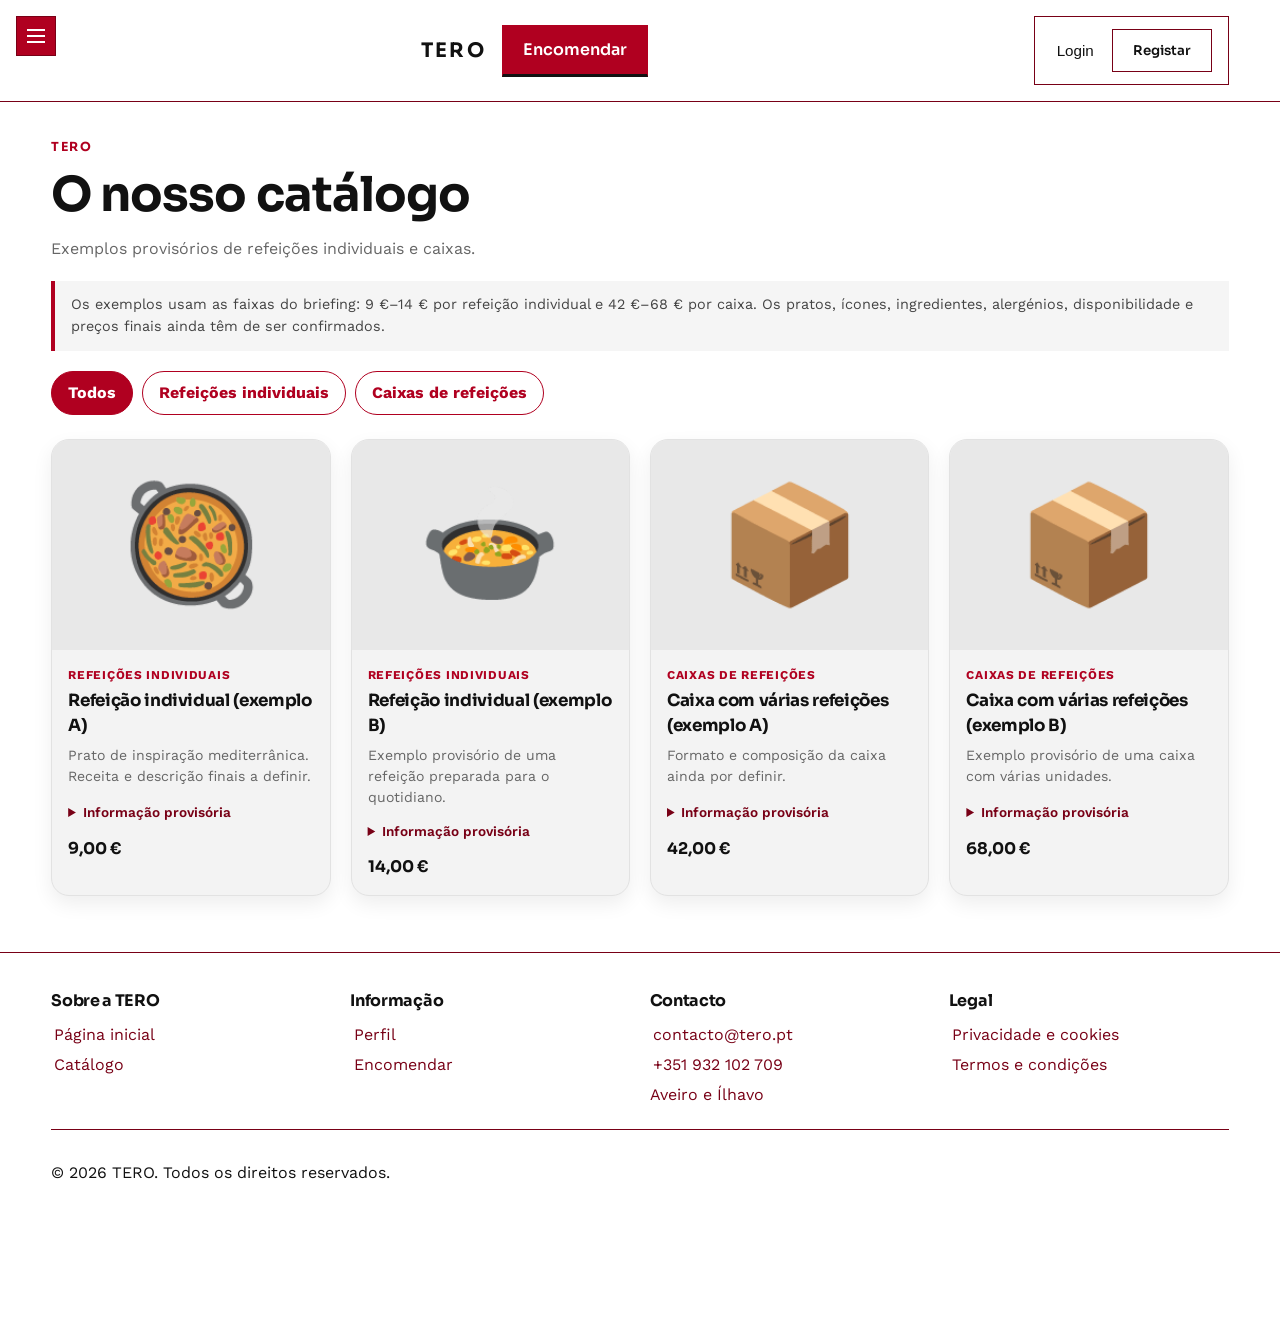
==== catalogo.html @ 5583f140 "TERO site" ====
<!DOCTYPE html>
<html lang="pt-PT">
<head>
  <meta charset="UTF-8" />
  <meta name="viewport" content="width=device-width, initial-scale=1.0" />
  <title>Catálogo | TERO</title>
  <meta name="description" content="Consulte exemplos provisórios de refeições preparadas e caixas TERO para entrega em Aveiro e Ílhavo." />
  <link rel="preconnect" href="https://fonts.googleapis.com" />
  <link rel="preconnect" href="https://fonts.gstatic.com" crossorigin />
  <link href="https://fonts.googleapis.com/css2?family=Sora:wght@400;500;600;700&family=Work+Sans:wght@400;500;600&display=swap" rel="stylesheet" />
  <link rel="stylesheet" href="css/styles.css" />
</head>
<body class="catalogue-page">
  <a class="skip-link" href="#catalogoConteudo">Saltar para o catálogo</a>

  <header class="site-header" id="topo">
    <div class="container header-grid">
      <button class="menu-toggle" id="menuToggle" aria-expanded="false" aria-controls="mobileMenu" aria-label="Abrir menu">
        <span></span>
        <span></span>
        <span></span>
      </button>

      <div class="header-center catalogue-brand">
        <a class="brand-link" href="index.html" aria-label="TERO - Página inicial">TERO</a>
        <a class="btn btn-primary" href="encomendar.html">Encomendar</a>
      </div>

      <div class="header-right" id="authControls" aria-live="polite">
        <button class="text-link" id="loginBtn" type="button">Login</button>
        <button class="btn btn-outline" id="registerBtn" type="button">Registar</button>
      </div>
    </div>

    <nav class="mobile-menu" id="mobileMenu" aria-label="Navegação móvel">
      <ul>
        <li><a href="perfil.html">Perfil</a></li>
        <li><a href="encomendar.html">Encomendar</a></li>
        <li><a class="active" href="catalogo.html" aria-current="page">Catálogo</a></li>
        <li><a href="#contactos">Contacte-nos</a></li>
      </ul>
    </nav>
  </header>

  <main id="catalogoConteudo" class="catalogue-main">
    <div class="container">
      <div class="catalogue-heading">
        <div>
          <p class="catalogue-kicker">TERO</p>
          <h1>O nosso catálogo</h1>
          <p class="catalogue-subtitle">Exemplos provisórios de refeições individuais e caixas.</p>
        </div>
      </div>
      <p class="provisional-note">Os exemplos usam as faixas do briefing: 9 €–14 € por refeição individual e 42 €–68 € por caixa. Os pratos, ícones, ingredientes, alergénios, disponibilidade e preços finais ainda têm de ser confirmados.</p>

      <nav class="category-navigation" id="categoryNavigation" aria-label="Categorias do catálogo">
        <button type="button" class="category-button active" data-category="Todos" aria-pressed="true">Todos</button>
        <button type="button" class="category-button" data-category="Refeições individuais" aria-pressed="false">Refeições individuais</button>
        <button type="button" class="category-button" data-category="Caixas de refeições" aria-pressed="false">Caixas de refeições</button>
      </nav>

      <section class="catalogue-grid" id="catalogueGrid" aria-live="polite" aria-label="Produtos disponíveis"></section>
    </div>
  </main>

  <footer class="site-footer catalogue-footer" id="contactos">
    <div class="container footer-grid">
      <section>
        <h3>Sobre a TERO</h3>
        <ul>
          <li><a href="index.html">Página inicial</a></li>
          <li><a href="catalogo.html">Catálogo</a></li>
        </ul>
      </section>
      <section>
        <h3>Informação</h3>
        <ul>
          <li><a href="perfil.html">Perfil</a></li>
          <li><a href="encomendar.html">Encomendar</a></li>
        </ul>
      </section>
      <section>
        <h3>Contacto</h3>
        <ul>
          <li><a href="mailto:contacto@tero.pt">contacto@tero.pt</a></li>
          <li><a href="tel:+351932102709">+351 932 102 709</a></li>
          <li>Aveiro e Ílhavo</li>
        </ul>
      </section>
      <section>
        <h3>Legal</h3>
        <ul>
          <li><a href="privacidade.html">Privacidade e cookies</a></li>
          <li><a href="termos.html">Termos e condições</a></li>
        </ul>
      </section>
    </div>
    <div class="container footer-bottom">
      <p>© <span id="year"></span> TERO. Todos os direitos reservados.</p>
    </div>
  </footer>

  <div class="modal" id="authModal" aria-hidden="true" role="dialog" aria-modal="true" aria-labelledby="authTitle">
    <div class="modal-backdrop" data-close="true"></div>
    <div class="modal-panel">
      <button class="modal-close" id="closeModal" aria-label="Fechar janela" type="button">×</button>
      <h2 id="authTitle">Entrar na TERO</h2>
      <p class="modal-note">Autenticação demonstrativa: não é criada uma conta real nem são enviados dados para um servidor.</p>
      <div class="auth-switch" role="tablist" aria-label="Escolha de autenticação">
        <button id="loginTab" type="button" class="tab-btn active" role="tab" aria-selected="true">Login</button>
        <button id="registerTab" type="button" class="tab-btn" role="tab" aria-selected="false">Registo</button>
      </div>
      <form id="loginForm" class="auth-form" autocomplete="on">
        <label for="loginEmail">Email</label>
        <input id="loginEmail" type="email" required autocomplete="email" />
        <label for="loginPassword">Palavra-passe</label>
        <input id="loginPassword" type="password" required autocomplete="current-password" />
        <button type="submit" class="btn btn-primary">Entrar</button>
      </form>
      <form id="registerForm" class="auth-form hidden" autocomplete="on">
        <label for="registerName">Nome</label>
        <input id="registerName" type="text" required autocomplete="name" />
        <label for="registerEmail">Email</label>
        <input id="registerEmail" type="email" required autocomplete="email" />
        <label for="registerPassword">Palavra-passe</label>
        <input id="registerPassword" type="password" required autocomplete="new-password" />
        <button type="submit" class="btn btn-primary">Criar conta</button>
      </form>
      <p id="authFeedback" class="form-feedback" role="status" aria-live="polite"></p>
    </div>
  </div>

  <div class="toast" id="toast" role="status" aria-live="polite"></div>

  <script src="js/script.js"></script>
  <script src="js/products.js"></script>
  <script src="js/catalogo.js"></script>
</body>
</html>
---- css/styles.css ----
:root {
  --bg: #ffffff;
  --surface: #b00020;
  --surface-strong: #780016;
  --text: #111111;
  --text-soft: #780016;
  --border: #780016;
  --shadow: none;
  --radius: 0;
  --radius-sm: 0;
  --container: 1200px;
}

.newsletter-consent {
  flex: 0 0 100%;
  display: flex;
  align-items: flex-start;
  gap: 0.55rem;
  color: #fff;
  font-size: 0.85rem;
  font-weight: 400;
}

.newsletter-consent input {
  flex: 0 0 18px;
  width: 18px;
  min-width: 18px;
  height: 18px;
  margin: 0.1rem 0 0;
  accent-color: #b00020;
}

.newsletter-privacy {
  flex: 0 0 100%;
}

.newsletter-card p a {
  text-decoration: underline;
}

.provisional-note {
  margin: 0 0 1.25rem;
  padding: 0.85rem 1rem;
  border-left: 4px solid #b00020;
  background: #f5f5f5;
  color: #444;
  font-size: 0.9rem;
}

.section-title {
  margin: 0 0 1rem;
  font-size: clamp(1.5rem, 3vw, 2rem);
}

.steps-grid {
  display: grid;
  grid-template-columns: repeat(3, minmax(0, 1fr));
  gap: 1rem;
}

.steps-grid h3 {
  margin: 0 0 0.5rem;
}

.steps-grid p {
  margin: 0;
}

.legal-main {
  padding: 2rem 0 4rem;
}

.legal-card {
  max-width: 850px;
  margin-inline: auto;
  padding: clamp(1rem, 3vw, 2rem);
  border: 1px solid var(--border);
  background: #fff;
}

.legal-card h1 {
  margin-top: 0;
}

.legal-card h2 {
  margin-top: 2rem;
  font-size: 1.2rem;
}

.legal-card section + section {
  margin-top: 1.5rem;
}

.legal-card p,
.legal-card li {
  line-height: 1.7;
}

.legal-notice {
  padding: 0.85rem 1rem;
  border-left: 4px solid #b00020;
  background: #f5f5f5;
}

.privacy-actions {
  margin-top: 1.5rem;
}

.privacy-actions .form-feedback {
  color: #9d1f1f;
}

.form-hint {
  margin: 0 0 0.8rem;
  color: #5d5d5d;
  font-size: 0.88rem;
}

.confirmation-card {
  max-width: 760px;
  margin-inline: auto;
}

.confirmation-card .checkout-actions {
  justify-content: flex-start;
}

* {
  box-sizing: border-box;
}

.dish-info {
  margin-top: 0.75rem;
  color: #444;
  font-size: 0.85rem;
}

.dish-info summary {
  color: #780016;
  font-weight: 600;
  cursor: pointer;
}

.dish-info dl {
  display: grid;
  gap: 0.4rem;
  margin: 0.65rem 0 0;
}

.dish-info dl div {
  display: grid;
  grid-template-columns: minmax(90px, 0.7fr) 1.3fr;
  gap: 0.4rem;
}

.dish-info dd {
  margin: 0;
}

html {
  scroll-behavior: smooth;
}

#contactos {
  scroll-margin-top: 5rem;
}

body {
  margin: 0;
  font-family: "Work Sans", "Segoe UI", sans-serif;
  color: var(--text);
  background: #ffffff;
  line-height: 1.5;
}

h1,
h2,
h3,
.logo-label,
.nav-title {
  font-family: "Sora", "Segoe UI", sans-serif;
  letter-spacing: -0.02em;
}

a {
  color: inherit;
  text-decoration: none;
}

img,
svg {
  max-width: 100%;
}

.container {
  width: min(var(--container), 92%);
  margin-inline: auto;
}

.section {
  padding: 2.5rem 0;
}

.skip-link {
  position: absolute;
  left: -9999px;
  top: 0;
  background: #000;
  color: #fff;
  padding: 0.75rem 1rem;
  z-index: 500;
}

.skip-link:focus {
  left: 1rem;
}

.site-header {
  position: sticky;
  top: 0;
  z-index: 200;
  background: rgba(255, 255, 255, 0.95);
  border-bottom: 1px solid var(--border);
  backdrop-filter: blur(8px);
}

.header-grid {
  display: grid;
  grid-template-columns: 1fr auto;
  align-items: center;
  gap: 1rem;
  padding: 1rem 0;
}

.left-nav {
  display: none;
}

.header-right {
  background: #ffffff;
  border: 1px solid var(--border);
  border-radius: var(--radius-sm);
  padding: 0.75rem 1rem;
  box-shadow: var(--shadow);
}

.footer-grid a:hover {
  background: #b00020;
  color: #ffffff;
}

.header-center {
  display: flex;
  justify-content: center;
}

.header-right {
  display: flex;
  align-items: center;
  gap: 0.75rem;
}

.menu-toggle {
  display: inline-flex;
  position: fixed;
  top: 1rem;
  left: 1rem;
  z-index: 300;
  width: 2.5rem;
  height: 2.5rem;
  border: 1px solid #780016;
  border-radius: 0;
  background: #b00020;
  align-items: center;
  justify-content: center;
  flex-direction: column;
  gap: 0.22rem;
  cursor: pointer;
}

.menu-toggle span {
  width: 18px;
  height: 2px;
  background: #ffffff;
  border-radius: 0;
}

.text-link {
  border: 0;
  background: transparent;
  color: var(--text);
  font-size: 0.95rem;
  cursor: pointer;
}

.btn {
  border: 1px solid transparent;
  border-radius: 0;
  padding: 0.75rem 1.25rem;
  font-weight: 600;
  font-family: "Sora", "Segoe UI", sans-serif;
  cursor: pointer;
  transition: background-color 0.2s ease, color 0.2s ease;
}

.btn:hover {
  transform: none;
}

.btn-primary {
  background: #b00020;
  color: #fff;
}

.btn-primary:hover {
  background: #780016;
}

.btn-outline {
  border-color: #780016;
  background: #fff;
  color: #111111;
}

.mobile-menu {
  display: none;
  position: fixed;
  top: 4.25rem;
  left: 1rem;
  z-index: 299;
  width: min(300px, 92%);
  padding: 0.75rem;
  background: #fff;
  border: 1px solid var(--border);
  border-radius: var(--radius-sm);
  box-shadow: var(--shadow);
}

.mobile-menu.open {
  display: block;
}

.mobile-menu ul {
  margin: 0;
  padding: 0;
  list-style: none;
  display: grid;
  gap: 0.35rem;
}

.mobile-menu a {
  display: block;
  padding: 0.65rem 0.75rem;
  border-radius: 0;
  font-weight: 500;
}

.mobile-menu a:hover {
  background: var(--surface);
}

.btn-large {
  margin-top: 0.5rem;
  font-size: 1rem;
  padding: 0.85rem 1.5rem;
}

.hero-grid {
  display: grid;
  grid-template-columns: 1.2fr 1fr;
  gap: 1.5rem;
  align-items: stretch;
}

.hero-media,
.hero-content,
.info-card,
.about-card,
.newsletter-card {
  margin: 0;
  background: var(--surface);
  border: 1px solid var(--border);
  border-radius: var(--radius);
  box-shadow: var(--shadow);
  color: #fff;
}

.media-placeholder {
  min-height: 360px;
  border-radius: inherit;
  display: grid;
  place-content: center;
  text-align: center;
  color: #ffffff;
  background:
    linear-gradient(145deg, #b00020, #780016),
    repeating-linear-gradient(
      45deg,
      rgba(255, 255, 255, 0.08),
      rgba(255, 255, 255, 0.08) 10px,
      rgba(120, 0, 22, 0.4) 10px,
      rgba(120, 0, 22, 0.4) 20px
    );
  padding: 1rem;
}

.hero-content {
  padding: 2rem;
  display: grid;
  align-content: center;
  gap: 0.9rem;
}

.logo-label {
  margin: 0;
  font-size: 0.95rem;
  letter-spacing: 0.18em;
  color: #fff;
}

.hero-content h1 {
  margin: 0;
  font-size: clamp(1.6rem, 3vw, 2.35rem);
}

.hero-content p {
  margin: 0;
  color: #fff;
}

.stats-grid {
  display: grid;
  grid-template-columns: repeat(3, minmax(0, 1fr));
  gap: 1rem;
}

.info-card {
  padding: 1.4rem;
}

.info-card h2 {
  margin: 0;
  font-size: 1.1rem;
}

.big-number {
  margin: 0.5rem 0 0;
  font-size: clamp(1.85rem, 4vw, 2.6rem);
  font-family: "Sora", "Segoe UI", sans-serif;
}

.location-row {
  margin: 0.7rem 0 0;
  display: inline-flex;
  align-items: center;
  gap: 0.5rem;
  font-weight: 500;
}

.location-row svg {
  width: 1.4rem;
  fill: #fff;
}

.about-card,
.newsletter-card {
  padding: 1.6rem;
}

.newsletter-card {
  padding: 0.75rem;
  box-shadow: none;
}

.newsletter.section {
  padding: 0.75rem 0;
}

.newsletter-card .form-feedback {
  display: block;
}

.about-card h2,
.newsletter-card h2 {
  margin-top: 0;
}

.about-card p,
.newsletter-card p {
  margin-bottom: 0;
  color: #fff;
}

.promo-text {
  margin-top: 0.8rem;
}

.contact-phone {
  margin-top: 0.8rem;
  font-weight: 600;
  color: #fff;
}

.auth-form input {
  flex: 1;
  min-width: 220px;
  border: 1px solid #780016;
  border-radius: 0;
  padding: 0.7rem 0.8rem;
  font: inherit;
}

.auth-form input:focus {
  outline: 2px solid #b00020;
  border-color: #780016;
}

.newsletter-consent {
  margin: 1rem 0 0;
  line-height: 1.5;
}

.newsletter-consent span {
  flex: 1 1 auto;
}

.newsletter-actions {
  display: flex;
  justify-content: center;
  margin-top: 1rem;
}

.newsletter-actions button:disabled {
  cursor: not-allowed;
  opacity: 0.65;
}

.newsletter-embed {
  max-width: 540px;
  margin: 1.25rem auto 0;
  background: #fff;
}

.newsletter-embed iframe {
  display: block;
  width: 100%;
  max-width: 540px;
  height: 305px;
  margin: 0 auto;
  border: 0;
}

.newsletter-embed[hidden] {
  display: none;
}

.newsletter-privacy {
  line-height: 1.5;
}

.newsletter-privacy a {
  color: #fff;
}

.form-feedback {
  margin-top: 0.75rem;
  min-height: 1.25rem;
  font-size: 0.92rem;
}

.site-footer {
  margin-top: 2rem;
  background: #ffffff;
  border-top: 1px solid var(--border);
}

.footer-grid {
  padding: 2.2rem 0 1.4rem;
  display: grid;
  grid-template-columns: repeat(4, minmax(0, 1fr));
  gap: 1.2rem;
}

.footer-grid h3 {
  margin-top: 0;
  margin-bottom: 0.7rem;
  font-size: 1rem;
}

.footer-grid ul {
  margin: 0;
  padding: 0;
  list-style: none;
  display: grid;
  gap: 0.35rem;
  color: var(--text-soft);
}

.footer-grid a {
  border-radius: 0;
  padding: 0.15rem 0.2rem;
}

.footer-bottom {
  border-top: 1px solid var(--border);
  padding: 0.9rem 0 1.2rem;
  display: flex;
  justify-content: space-between;
  align-items: center;
  gap: 0.8rem;
  flex-wrap: wrap;
}

.footer-bottom nav {
  display: flex;
  gap: 1rem;
  flex-wrap: wrap;
}

.social-links {
  display: inline-flex;
  gap: 0.45rem;
}

.social-links a {
  width: 2rem;
  height: 2rem;
  border-radius: 0;
  border: 1px solid #780016;
  background: #fff;
  display: grid;
  place-items: center;
  font-size: 0.75rem;
  font-weight: 700;
}

.modal {
  position: fixed;
  inset: 0;
  display: none;
  z-index: 400;
}

.modal.open {
  display: block;
}

.modal-backdrop {
  position: absolute;
  inset: 0;
  background: rgba(17, 17, 17, 0.65);
}

.modal-panel {
  position: relative;
  width: min(560px, 92%);
  margin: 10vh auto;
  background: #fff;
  border: 1px solid var(--border);
  border-radius: var(--radius);
  box-shadow: var(--shadow);
  padding: 1.25rem;
}

.modal-close {
  position: absolute;
  top: 0.55rem;
  right: 0.65rem;
  border: 0;
  background: transparent;
  font-size: 1.5rem;
  cursor: pointer;
}

.modal-panel h2 {
  margin-top: 0;
  margin-bottom: 0.25rem;
}

.modal-note {
  margin-top: 0;
  color: var(--text-soft);
  font-size: 0.9rem;
}

.auth-switch {
  display: inline-flex;
  background: var(--surface);
  border: 1px solid var(--border);
  border-radius: 0;
  padding: 0.2rem;
  margin: 0.45rem 0 0.8rem;
}

.tab-btn {
  border: 0;
  background: transparent;
  border-radius: 0;
  padding: 0.45rem 0.9rem;
  cursor: pointer;
  font-weight: 600;
}

.tab-btn.active {
  background: #fff;
  box-shadow: none;
}

.auth-form {
  display: grid;
  gap: 0.45rem;
}

.auth-form label {
  margin-top: 0.5rem;
  font-weight: 600;
}

.hidden {
  display: none !important;
}

.profile-bubble {
  width: 2.2rem;
  height: 2.2rem;
  border-radius: 0;
  border: 1px solid #780016;
  background: #fff;
  display: grid;
  place-items: center;
  font-family: "Sora", "Segoe UI", sans-serif;
  font-size: 0.8rem;
  font-weight: 700;
}

.visually-hidden {
  position: absolute;
  width: 1px;
  height: 1px;
  padding: 0;
  margin: -1px;
  overflow: hidden;
  clip: rect(0, 0, 0, 0);
  border: 0;
}

@media (max-width: 1040px) {
  .header-grid {
    grid-template-columns: 1fr auto;
    gap: 0.8rem;
  }

  .left-nav {
    display: none;
  }

  .menu-toggle {
    left: 1rem;
  }

  .menu-toggle span {
    width: 18px;
    height: 2px;
    background: #ffffff;
    border-radius: 0;
  }

  .mobile-menu {
    display: none;
    border-top: 1px solid var(--border);
    background: #fff;
  }

  .header-center {
    grid-column: 1;
    justify-content: flex-end;
    margin-left: 3.5rem;
  }

  .header-right {
    grid-column: 2;
    justify-content: flex-end;
  }

  .mobile-menu.open {
    display: block;
  }

  .mobile-menu ul {
    width: min(var(--container), 92%);
    margin: 0.75rem auto;
    padding: 0;
    list-style: none;
    display: grid;
    gap: 0.35rem;
  }

  .mobile-menu a {
    display: block;
    background: var(--surface);
    color: #ffffff;
    border: 1px solid var(--border);
    border-radius: 0;
    padding: 0.7rem 0.85rem;
    font-weight: 500;
  }

  .hero-grid {
    grid-template-columns: 1fr;
  }

  .media-placeholder {
    min-height: 280px;
  }

  .stats-grid {
    grid-template-columns: repeat(2, minmax(0, 1fr));
  }

  .footer-grid {
    grid-template-columns: repeat(2, minmax(0, 1fr));
  }
}

@media (max-width: 720px) {
  .header-cart {
    min-height: 38px;
    padding: 0.5rem 2.5rem 0.5rem 0.65rem;
    font-size: 0.78rem;
  }

  .header-cart .cart-badge {
    right: 0.35rem;
  }

  .header-center {
    justify-content: flex-end;
    margin-left: 3.1rem;
  }

  .header-right {
    gap: 0.45rem;
    padding: 0.6rem;
    width: auto;
  }

  .header-right .btn,
  .header-right .text-link {
    font-size: 0.85rem;
    padding: 0.6rem 0.8rem;
  }

  .header-center .btn {
    padding: 0.65rem 0.9rem;
  }

  @media (max-width: 420px) {
    .header-right {
      gap: 0.3rem;
      padding: 0.35rem;
    }

    .header-right .btn,
    .header-right .text-link {
      font-size: 0.68rem;
      padding: 0.4rem 0.45rem;
    }
  }

  .stats-grid,
  .footer-grid,
  .steps-grid {
    grid-template-columns: 1fr;
  }

  .newsletter-card button {
    width: 100%;
  }

  .newsletter-card .newsletter-consent input {
    width: 18px;
  }
}

/* Catálogo */
.catalogue-page {
  padding-bottom: 108px;
}

.catalogue-main {
  padding: 2rem 0 3rem;
}

.catalogue-brand {
  gap: 1rem;
  align-items: center;
}

.brand-link {
  font-family: "Sora", "Segoe UI", sans-serif;
  font-size: 1.25rem;
  font-weight: 700;
  letter-spacing: 0.12em;
}

.header-cart {
  position: relative;
  min-height: 44px;
  border: 1px solid #111;
  background: #fff;
  color: #111;
  padding: 0.65rem 3rem 0.65rem 0.9rem;
  font: inherit;
  font-weight: 700;
  cursor: pointer;
}

.header-cart .cart-badge {
  right: 0.45rem;
  min-width: 1.55rem;
  height: 1.55rem;
}

.catalogue-brand .btn-primary {
  border-bottom: 3px solid #111;
}

.mobile-menu a.active {
  background: #b00020;
  color: #fff;
}

.catalogue-heading {
  display: flex;
  justify-content: space-between;
  align-items: end;
  gap: 1.5rem;
  margin-bottom: 1.25rem;
}

.catalogue-heading h1 {
  margin: 0.15rem 0 0;
  font-size: clamp(1.8rem, 4vw, 3rem);
}

.catalogue-kicker {
  margin: 0;
  color: #b00020;
  font-family: "Sora", "Segoe UI", sans-serif;
  font-weight: 700;
  text-transform: uppercase;
  letter-spacing: 0.12em;
  font-size: 0.78rem;
}

.catalogue-heading > p {
  margin: 0 0 0.25rem;
  color: var(--text-soft);
  font-weight: 600;
}

.order-progress {
  display: grid;
  grid-template-columns: repeat(4, minmax(0, 1fr));
  margin: 0 0 2rem;
  padding: 0;
  list-style: none;
  position: relative;
}

.order-progress::before {
  content: "";
  position: absolute;
  left: 6%;
  right: 6%;
  top: 19px;
  height: 2px;
  background: #d8d8d8;
}

.order-progress li {
  display: grid;
  justify-items: center;
  gap: 0.45rem;
  text-align: center;
  color: #777;
  position: relative;
  z-index: 1;
  cursor: pointer;
}

.order-progress li span {
  width: 40px;
  height: 40px;
  display: grid;
  place-items: center;
  border: 2px solid #d8d8d8;
  background: #fff;
  font-family: "Sora", "Segoe UI", sans-serif;
  font-weight: 700;
}

.order-progress li strong {
  font-size: 0.82rem;
}

.order-progress li.active {
  color: #b00020;
}

.order-progress li.active span {
  color: #fff;
  background: #b00020;
  border-color: #b00020;
}

.order-progress li.completed span {
  color: #fff;
  background: #780016;
  border-color: #780016;
}

.order-progress li.completed {
  color: #780016;
}

.order-progress li.disabled-step {
  cursor: not-allowed;
  opacity: 0.55;
}

.catalogue-grid {
  display: grid;
  grid-template-columns: repeat(3, minmax(0, 1fr));
  gap: 1.25rem;
}

.product-card {
  min-width: 0;
  background: #f2f2f2;
  border: 1px solid #dedede;
  overflow: hidden;
}

.product-image {
  min-height: 220px;
  display: grid;
  place-items: center;
  background: #e7e7e7;
  border-bottom: 1px solid #dedede;
  font-size: clamp(5rem, 9vw, 8rem);
}

.product-details {
  padding: 1rem;
}

.product-details h2 {
  margin: 0 0 0.35rem;
  font-size: 1.15rem;
}

.product-details p {
  min-height: 3em;
  margin: 0;
  color: #5d5d5d;
  font-size: 0.92rem;
}

.product-card-footer {
  display: grid;
  grid-template-columns: auto 1fr;
  align-items: center;
  gap: 0.75rem;
  margin-top: 1rem;
}

.product-card-footer > strong {
  font-family: "Sora", "Segoe UI", sans-serif;
  font-size: 1.05rem;
  white-space: nowrap;
}

.product-card-footer .btn {
  width: 100%;
  padding-inline: 0.7rem;
  font-size: 0.82rem;
}

.ordering-bar {
  position: fixed;
  left: 0;
  right: 0;
  bottom: 0;
  z-index: 250;
  background: #fff;
  border-top: 2px solid #111;
}

.ordering-bar-grid {
  min-height: 92px;
  display: grid;
  grid-template-columns: 220px 1fr auto;
  align-items: center;
  gap: 1.25rem;
  padding-block: 0.75rem;
}

.quantity-controls {
  display: grid;
  grid-template-columns: 44px 56px 44px;
  align-items: center;
  border: 1px solid #c9c9c9;
}

.quantity-controls button {
  height: 44px;
  border: 0;
  background: #b00020;
  color: #fff;
  font-size: 1.25rem;
  cursor: pointer;
}

.quantity-controls output {
  text-align: center;
  font-family: "Sora", "Segoe UI", sans-serif;
  font-weight: 700;
}

.order-total {
  display: flex;
  align-items: baseline;
  gap: 0.6rem;
}

.order-total span {
  color: #666;
}

.order-total strong {
  font-family: "Sora", "Segoe UI", sans-serif;
  font-size: 1.45rem;
}

.ordering-actions {
  display: flex;
  align-items: center;
  gap: 0.65rem;
}

.cart-button {
  position: relative;
  border-color: #111;
  background: #fff;
  color: #111;
  padding-right: 3.1rem;
}

.cart-badge {
  position: absolute;
  right: 0.55rem;
  top: 50%;
  transform: translateY(-50%);
  min-width: 1.7rem;
  height: 1.7rem;
  display: grid;
  place-items: center;
  background: #b00020;
  color: #fff;
  font-size: 0.75rem;
}

.cart-drawer {
  position: fixed;
  top: 0;
  right: 0;
  bottom: 0;
  z-index: 350;
  width: min(430px, 92vw);
  background: #fff;
  border-left: 2px solid #111;
  transform: translateX(100%);
  transition: transform 0.25s ease;
  display: grid;
  grid-template-rows: auto 1fr auto;
}

.cart-drawer.open {
  transform: translateX(0);
}

.cart-backdrop {
  position: fixed;
  inset: 0;
  z-index: 340;
  background: rgba(17, 17, 17, 0.55);
}

.cart-drawer-header,
.cart-drawer-footer {
  display: flex;
  justify-content: space-between;
  align-items: center;
  gap: 1rem;
  padding: 1rem;
  border-bottom: 1px solid #ddd;
}

.cart-drawer-header h2 {
  margin: 0;
}

.cart-drawer-header button,
.remove-item {
  width: 2.25rem;
  height: 2.25rem;
  border: 1px solid #111;
  background: #fff;
  cursor: pointer;
  font-size: 1.2rem;
}

.cart-drawer-footer {
  border-top: 1px solid #ddd;
  border-bottom: 0;
}

.cart-items {
  overflow-y: auto;
  padding: 0.75rem 1rem;
}

.cart-item {
  display: grid;
  grid-template-columns: 52px 1fr auto 32px;
  align-items: center;
  gap: 0.75rem;
  padding: 0.75rem 0;
  border-bottom: 1px solid #e6e6e6;
}

.cart-item-icon {
  width: 52px;
  height: 52px;
  display: grid;
  place-items: center;
  background: #eee;
  font-size: 1.8rem;
}

.cart-item-info {
  display: grid;
  gap: 0.15rem;
}

.cart-item-controls {
  display: grid;
  grid-template-columns: 30px 28px 30px;
  align-items: center;
  text-align: center;
  border: 1px solid #ccc;
}

.cart-item-controls button {
  height: 30px;
  border: 0;
  background: #fff;
  cursor: pointer;
  font-weight: 700;
}

.remove-item {
  width: 32px;
  height: 32px;
  border: 0;
}

.empty-cart {
  color: #777;
  text-align: center;
  margin-top: 2rem;
}

.toast {
  position: fixed;
  left: 50%;
  bottom: 112px;
  z-index: 400;
  transform: translate(-50%, 20px);
  padding: 0.75rem 1rem;
  background: #111;
  color: #fff;
  opacity: 0;
  pointer-events: none;
  transition: opacity 0.2s ease, transform 0.2s ease;
}

.toast.show {
  opacity: 1;
  transform: translate(-50%, 0);
}

@media (max-width: 1040px) {
  .catalogue-grid {
    grid-template-columns: repeat(2, minmax(0, 1fr));
  }

  .ordering-bar-grid {
    grid-template-columns: 180px 1fr auto;
  }

  .catalogue-brand {
    margin-left: 3.5rem;
  }
}

@media (max-width: 720px) {
  .catalogue-page {
    padding-bottom: 152px;
  }

  .catalogue-heading {
    align-items: start;
  }

  .catalogue-heading > p {
    max-width: 150px;
    text-align: right;
  }

  .order-progress {
    margin-bottom: 1.25rem;
  }

  .order-progress li strong {
    font-size: 0.68rem;
  }

  .order-progress li span {
    width: 34px;
    height: 34px;
  }

  .order-progress::before {
    top: 16px;
  }

  .catalogue-grid {
    grid-template-columns: repeat(2, minmax(0, 1fr));
    gap: 0.65rem;
  }

  .product-image {
    min-height: 150px;
  }

  .product-details {
    padding: 0.75rem;
  }

  .product-details p {
    min-height: 4.5em;
  }

  .product-card-footer {
    grid-template-columns: 1fr;
  }

  .ordering-bar-grid {
    min-height: 132px;
    grid-template-columns: 1fr auto;
    gap: 0.55rem;
  }

  .quantity-controls {
    grid-template-columns: 38px 42px 38px;
  }

  .quantity-controls button {
    height: 38px;
  }

  .order-total {
    justify-self: end;
  }

  .order-total strong {
    font-size: 1.1rem;
  }

  .ordering-actions {
    grid-column: 1 / -1;
  }

  .ordering-actions .btn {
    flex: 1;
  }

  .brand-link {
    display: none;
  }
}

/* Perfil */
.profile-main {
  padding: 2.25rem 0 4rem;
}

.profile-container {
  max-width: 1100px;
}

.profile-main h1 {
  margin: 0 0 1.25rem;
  font-size: clamp(1.8rem, 4vw, 3rem);
}

.profile-summary,
.profile-card,
.account-actions {
  background: #f2f2f2;
  border: 1px solid #dedede;
}

.profile-summary {
  display: grid;
  grid-template-columns: 96px 1fr auto;
  align-items: center;
  gap: 1.25rem;
  padding: 1.25rem;
  margin-bottom: 1.25rem;
}

.profile-avatar {
  width: 96px;
  height: 96px;
  border-radius: 50%;
  display: grid;
  place-items: center;
  background: #b00020;
  color: #fff;
  font-family: "Sora", "Segoe UI", sans-serif;
  font-size: 1.5rem;
  font-weight: 700;
}

.profile-summary-info h2,
.profile-summary-info p {
  margin: 0;
}

.profile-summary-info p {
  color: #666;
  margin-top: 0.25rem;
}

.account-status {
  display: inline-block;
  margin-top: 0.55rem;
  color: #b00020;
  font-size: 0.78rem;
  font-weight: 700;
  text-transform: uppercase;
  letter-spacing: 0.06em;
}

.profile-grid {
  display: grid;
  grid-template-columns: repeat(2, minmax(0, 1fr));
  gap: 1.25rem;
  margin-bottom: 1.25rem;
}

.profile-card {
  padding: 1.25rem;
}

.profile-card-heading {
  display: flex;
  justify-content: space-between;
  align-items: center;
  gap: 1rem;
  padding-bottom: 0.85rem;
  border-bottom: 1px solid #d4d4d4;
  margin-bottom: 1rem;
}

.profile-card-heading h2,
.account-actions h2 {
  margin: 0;
  font-size: 1.15rem;
}

.text-action {
  border: 0;
  background: transparent;
  color: #b00020;
  font: inherit;
  font-weight: 700;
  cursor: pointer;
  padding: 0.25rem;
}

.information-list dl,
.address-view dl {
  margin: 0;
  display: grid;
  gap: 0.75rem;
}

.information-list dl div,
.address-view dl div {
  display: grid;
  grid-template-columns: minmax(120px, 0.8fr) 1.2fr;
  gap: 0.75rem;
  padding-bottom: 0.65rem;
  border-bottom: 1px solid #dedede;
}

.information-list dt,
.address-view dt {
  color: #777;
  font-size: 0.84rem;
}

.information-list dd,
.address-view dd {
  margin: 0;
  font-weight: 600;
  overflow-wrap: anywhere;
}

.profile-form {
  display: grid;
  gap: 0.55rem;
}

.profile-form label {
  font-size: 0.85rem;
  font-weight: 700;
  margin-top: 0.25rem;
}

.profile-form input {
  width: 100%;
  min-height: 42px;
  border: 1px solid #bbb;
  background: #fff;
  border-radius: 0;
  padding: 0.65rem 0.75rem;
  font: inherit;
}

.profile-form input:focus {
  outline: 2px solid #b00020;
  border-color: #780016;
}

.field-error {
  min-height: 1.1rem;
  margin: 0.15rem 0;
  color: #9d1f1f;
  font-size: 0.82rem;
}

.form-actions {
  display: flex;
  gap: 0.6rem;
  margin-top: 0.35rem;
  flex-wrap: wrap;
}

.empty-message {
  margin: 0;
  color: #666;
}

.orders-section {
  margin-bottom: 1.25rem;
}

.empty-orders {
  min-height: 150px;
  display: grid;
  place-items: center;
  align-content: center;
  gap: 0.75rem;
  text-align: center;
  color: #666;
}

.empty-orders p {
  margin: 0;
}

.account-actions {
  padding: 1.25rem;
}

.account-actions h2 {
  margin-bottom: 0.75rem;
}

.account-action-list {
  display: grid;
  grid-template-columns: repeat(3, minmax(0, 1fr));
  gap: 0.6rem;
}

.account-action-list button {
  min-height: 44px;
  border: 1px solid #777;
  background: #fff;
  color: #111;
  font: inherit;
  font-weight: 700;
  cursor: pointer;
}

.text-action:disabled,
.profile-summary > .btn:disabled {
  opacity: 0.55;
  cursor: not-allowed;
}

.account-action-list .danger-action {
  border-color: #b00020;
  color: #b00020;
}

.profile-footer {
  margin-top: 0;
}

.profile-toast {
  position: fixed;
  left: 50%;
  bottom: 1.5rem;
  z-index: 400;
  transform: translate(-50%, 20px);
  max-width: 92%;
  padding: 0.75rem 1rem;
  background: #111;
  color: #fff;
  opacity: 0;
  pointer-events: none;
  transition: opacity 0.2s ease, transform 0.2s ease;
  text-align: center;
}

.profile-toast.show {
  opacity: 1;
  transform: translate(-50%, 0);
}

@media (max-width: 720px) {
  .profile-main {
    padding-top: 1.25rem;
  }

  .profile-summary {
    grid-template-columns: 72px 1fr;
  }

  .profile-avatar {
    width: 72px;
    height: 72px;
  }

  .profile-summary > .btn {
    grid-column: 1 / -1;
  }

  .profile-grid {
    grid-template-columns: 1fr;
  }

  .information-list dl div,
  .address-view dl div {
    grid-template-columns: 1fr;
    gap: 0.15rem;
  }

  .account-action-list {
    grid-template-columns: 1fr;
  }
}

/* Localização de entrega */
.checkout-main {
  padding: 2.25rem 0 3.5rem;
}

.checkout-container {
  max-width: 1100px;
}

.checkout-heading {
  margin: 0 0 1.25rem;
}

.checkout-heading h1 {
  margin: 0 0 0.35rem;
  font-size: clamp(1.8rem, 4vw, 3rem);
}

.checkout-heading p {
  margin: 0;
  color: #666;
}

.delivery-layout {
  display: grid;
  grid-template-columns: minmax(0, 2fr) minmax(260px, 0.85fr);
  align-items: start;
  gap: 1.25rem;
}

.delivery-fields {
  display: grid;
  gap: 1.25rem;
}

.checkout-card {
  background: #f2f2f2;
  border: 1px solid #dedede;
  padding: 1.25rem;
}

.checkout-card h2 {
  margin: 0 0 1rem;
  font-size: 1.15rem;
}

.form-grid {
  display: grid;
  grid-template-columns: repeat(2, minmax(0, 1fr));
  gap: 0.85rem;
}

.form-grid.two-columns {
  grid-template-columns: repeat(2, minmax(0, 1fr));
}

.form-grid label {
  display: grid;
  gap: 0.45rem;
  font-size: 0.85rem;
  font-weight: 700;
}

.form-grid label span {
  color: #777;
  font-weight: 400;
}

.form-grid .full-width {
  grid-column: 1 / -1;
}

.form-grid input,
.form-grid select,
.form-grid textarea {
  width: 100%;
  min-height: 44px;
  border: 1px solid #aaa;
  background: #fff;
  border-radius: 0;
  padding: 0.65rem 0.75rem;
  font: inherit;
  font-weight: 400;
}

.form-grid textarea {
  resize: vertical;
  min-height: 112px;
}

.form-grid input:focus,
.form-grid select:focus,
.form-grid textarea:focus {
  outline: 2px solid #b00020;
  border-color: #780016;
}

.save-address {
  display: flex;
  align-items: center;
  gap: 0.55rem;
  margin-top: 1rem;
  font-size: 0.9rem;
  cursor: pointer;
}

.save-address input {
  width: 18px;
  height: 18px;
  accent-color: #b00020;
}

.form-error {
  min-height: 1.25rem;
  margin: 0.65rem 0 0;
  color: #9d1f1f;
  font-size: 0.86rem;
  font-weight: 600;
}

.delivery-area p {
  margin: 0 0 1rem;
  color: #666;
}

.map-placeholder {
  min-height: 220px;
  border: 1px solid #d1d1d1;
  background:
    linear-gradient(135deg, transparent 49%, #dedede 49%, #dedede 51%, transparent 51%),
    linear-gradient(45deg, #f7f7f7 49%, #e7e7e7 49%, #e7e7e7 51%, #f7f7f7 51%);
  background-size: 44px 44px;
  display: grid;
  grid-template-columns: 1fr 1fr;
  place-items: center;
  color: #780016;
  font-family: "Sora", "Segoe UI", sans-serif;
  font-weight: 700;
}

.checkout-actions {
  display: flex;
  justify-content: space-between;
  align-items: center;
  gap: 1rem;
  margin-top: 1.25rem;
  padding-top: 1.25rem;
  border-top: 1px solid #ddd;
}

.checkout-footer {
  margin-top: 0;
}

.checkout-footer .footer-bottom {
  justify-content: center;
  border-top: 0;
}

@media (max-width: 1040px) {
  .delivery-layout {
    grid-template-columns: 1fr;
  }

  .delivery-sidebar {
    order: -1;
  }

  .map-placeholder {
    min-height: 180px;
  }
}

@media (max-width: 720px) {
  .checkout-main {
    padding: 1.25rem 0 2.5rem;
  }

  .form-grid,
  .form-grid.two-columns {
    grid-template-columns: 1fr;
  }

  .form-grid .full-width {
    grid-column: auto;
  }

  .checkout-actions {
    align-items: stretch;
    flex-direction: column-reverse;
  }

  .checkout-actions .btn {
    width: 100%;
    text-align: center;
  }

  .checkout-heading h1 {
    font-size: 1.8rem;
  }
}

/* Pagamento */
.payment-main {
  padding-bottom: 4rem;
}

.payment-layout {
  display: grid;
  grid-template-columns: minmax(0, 1.7fr) minmax(280px, 0.75fr);
  align-items: start;
  gap: 1.25rem;
}

.payment-main-column {
  display: grid;
  grid-template-columns: minmax(0, 1fr);
  gap: 1.25rem;
}

.payment-sidebar {
  position: sticky;
  top: 6.5rem;
}

.payment-cart-items {
  display: grid;
  grid-template-columns: minmax(0, 1fr);
  border-top: 1px solid #dedede;
}

.payment-cart-item {
  display: grid;
  grid-template-columns: 64px 1fr auto;
  align-items: center;
  gap: 0.75rem;
  padding: 0.75rem 0;
  border-bottom: 1px solid #dedede;
}

.payment-cart-image {
  width: 64px;
  height: 64px;
  display: grid;
  place-items: center;
  background: #e7e7e7;
  font-size: 2rem;
}

.payment-cart-info {
  display: grid;
  gap: 0.2rem;
}

.payment-cart-info span {
  color: #666;
  font-size: 0.86rem;
}

.payment-cart-subtotal {
  white-space: nowrap;
}

.payment-totals {
  display: grid;
  gap: 0.55rem;
  margin-top: 1rem;
  margin-left: auto;
  width: min(300px, 100%);
}

.payment-totals div {
  display: flex;
  justify-content: space-between;
  gap: 1rem;
}

.payment-totals div:last-child {
  padding-top: 0.75rem;
  border-top: 1px solid #bbb;
  font-size: 1.15rem;
}

.payment-final-total strong {
  font-family: "Sora", "Segoe UI", sans-serif;
  color: #b00020;
}

.payment-method-card {
  margin-top: 0;
}

.payment-method-note {
  margin: -0.45rem 0 1rem;
  color: #666;
  font-size: 0.86rem;
}

.payment-options {
  display: grid;
  grid-template-columns: minmax(0, 1fr);
  gap: 0.65rem;
}

.payment-option {
  min-height: 82px;
  display: grid;
  grid-template-columns: 22px 1fr auto;
  align-items: center;
  gap: 0.75rem;
  padding: 0.85rem;
  border: 1px solid #bbb;
  background: #fff;
  cursor: pointer;
}

.payment-option input {
  width: 18px;
  height: 18px;
  accent-color: #b00020;
}

.payment-option.selected {
  border: 2px solid #b00020;
  background: #fff8f9;
  padding: 0.84rem;
}

.payment-option-content {
  display: grid;
  gap: 0.2rem;
}

.payment-option-content small {
  color: #666;
  font-size: 0.82rem;
}

.payment-placeholder {
  min-width: 86px;
  height: 38px;
  display: grid;
  place-items: center;
  border: 1px solid #aaa;
  background: #f2f2f2;
  font-family: "Sora", "Segoe UI", sans-serif;
  font-size: 0.72rem;
  font-weight: 700;
}

.mbway-placeholder {
  color: #b00020;
}

.mbway-fields {
  padding: 0.75rem;
  border: 1px solid #ddd;
  background: #fff;
}

.mbway-fields label {
  display: grid;
  gap: 0.45rem;
  font-size: 0.85rem;
  font-weight: 700;
}

.mbway-fields input {
  min-height: 44px;
  border: 1px solid #aaa;
  border-radius: 0;
  padding: 0.65rem 0.75rem;
  font: inherit;
}

.terms-checkbox {
  display: flex;
  align-items: flex-start;
  gap: 0.55rem;
  margin-top: 1rem;
  font-size: 0.86rem;
  cursor: pointer;
}

.terms-checkbox input {
  width: 18px;
  height: 18px;
  accent-color: #b00020;
  margin-top: 0.1rem;
}

.payment-card-heading {
  display: flex;
  justify-content: space-between;
  align-items: start;
  gap: 1rem;
  margin-bottom: 0.8rem;
  padding-bottom: 0.8rem;
  border-bottom: 1px solid #ddd;
}

.payment-card-heading h2 {
  margin: 0;
}

.payment-card-heading a {
  color: #b00020;
  font-size: 0.82rem;
  font-weight: 700;
  white-space: nowrap;
}

.delivery-summary {
  display: grid;
  grid-template-columns: minmax(0, 1fr);
  gap: 0.65rem;
  margin: 0;
}

.delivery-summary div {
  display: grid;
  gap: 0.1rem;
  padding-bottom: 0.55rem;
  border-bottom: 1px solid #e1e1e1;
}

.delivery-summary dt {
  color: #777;
  font-size: 0.78rem;
}

.delivery-summary dd {
  margin: 0;
  font-size: 0.88rem;
  font-weight: 600;
  overflow-wrap: anywhere;
}

.empty-payment-cart,
.empty-delivery {
  color: #666;
  margin: 1rem 0;
}

.payment-actions {
  display: grid;
  grid-template-columns: auto 1fr auto;
  align-items: center;
}

.payment-action-total {
  justify-self: center;
  display: grid;
  text-align: center;
}

.payment-action-total span {
  color: #666;
  font-size: 0.78rem;
}

.payment-action-total strong {
  font-family: "Sora", "Segoe UI", sans-serif;
  font-size: 1.3rem;
}

.payment-toast {
  position: fixed;
  left: 50%;
  bottom: 1.5rem;
  z-index: 400;
  transform: translate(-50%, 20px);
  max-width: 92%;
  padding: 0.75rem 1rem;
  background: #111;
  color: #fff;
  opacity: 0;
  pointer-events: none;
  transition: opacity 0.2s ease, transform 0.2s ease;
  text-align: center;
}

.payment-toast.show {
  opacity: 1;
  transform: translate(-50%, 0);
}

@media (max-width: 1040px) {
  .payment-layout {
    grid-template-columns: minmax(0, 1fr);
  }

  .payment-main-column,
  .payment-sidebar {
    min-width: 0;
  }

  .payment-sidebar {
    position: static;
  }
}

@media (max-width: 720px) {
  .payment-cart-item {
    grid-template-columns: 52px 1fr auto;
  }

  .payment-cart-image {
    width: 52px;
    height: 52px;
  }

  .payment-option {
    grid-template-columns: 22px 1fr;
  }

  .payment-placeholder {
    grid-column: 2;
  }

  .payment-actions {
    grid-template-columns: 1fr;
  }

  .payment-action-total {
    justify-self: center;
  }

  .payment-actions .btn {
    width: 100%;
  }
}

/* Catálogo de pratos */
.catalogue-main {
  padding: 2.25rem 0 3.5rem;
}

.catalogue-heading {
  display: block;
  margin-bottom: 1.25rem;
}

.catalogue-heading h1 {
  margin: 0.15rem 0 0.35rem;
}

.catalogue-subtitle {
  margin: 0;
  color: #666;
  font-size: 1rem;
  font-weight: 400;
}

.category-navigation {
  display: flex;
  gap: 0.55rem;
  overflow-x: auto;
  margin-bottom: 1.25rem;
  padding-bottom: 0.25rem;
  scrollbar-width: thin;
}

.category-button {
  flex: 0 0 auto;
  min-height: 42px;
  border: 1px solid #b00020;
  border-radius: 999px;
  background: #fff;
  color: #b00020;
  padding: 0.55rem 1rem;
  font: inherit;
  font-weight: 700;
  cursor: pointer;
}

.category-button.active {
  background: #b00020;
  color: #fff;
}

.catalogue-grid {
  grid-template-columns: repeat(4, minmax(0, 1fr));
}

.dish-card {
  min-width: 0;
  background: #f3f3f3;
  border: 1px solid #e2e2e2;
  border-radius: 18px;
  box-shadow: 0 8px 20px rgba(17, 17, 17, 0.07);
  overflow: hidden;
}

.dish-image {
  height: 210px;
  overflow: hidden;
  background: #e8e8e8;
}

.dish-image img {
  width: 100%;
  height: 100%;
  display: block;
  object-fit: cover;
  transition: transform 0.25s ease;
}

.dish-image-placeholder {
  display: grid;
  place-items: center;
  font-size: clamp(5rem, 9vw, 8rem);
}

.dish-image-placeholder span {
  line-height: 1;
}

.dish-details {
  padding: 1rem;
}

.dish-category {
  margin: 0 0 0.25rem;
  color: #b00020;
  font-size: 0.75rem;
  font-weight: 700;
  text-transform: uppercase;
  letter-spacing: 0.06em;
}

.dish-details h2 {
  margin: 0;
  font-size: 1.05rem;
}

.dish-description {
  min-height: 3.2em;
  margin: 0.45rem 0 0;
  color: #666;
  font-size: 0.88rem;
}

.dish-card-footer {
  display: flex;
  justify-content: space-between;
  align-items: center;
  gap: 0.75rem;
  margin-top: 0.9rem;
}

.dish-card-footer strong {
  font-family: "Sora", "Segoe UI", sans-serif;
  white-space: nowrap;
}

.dish-card-footer .btn {
  border-radius: 999px;
  padding: 0.65rem 0.9rem;
  font-size: 0.78rem;
}

.catalogue-footer {
  margin-top: 0;
  padding-bottom: 0;
}

.cart-item-icon {
  object-fit: cover;
  border-radius: 8px;
}

.ordering-bar-grid {
  grid-template-columns: 1fr auto;
}

@media (max-width: 1040px) {
  .catalogue-grid {
    grid-template-columns: repeat(3, minmax(0, 1fr));
  }
}

@media (max-width: 720px) {
  .catalogue-main {
    padding-top: 1.25rem;
  }

  .catalogue-grid {
    grid-template-columns: repeat(2, minmax(0, 1fr));
    gap: 0.75rem;
  }

  .dish-image {
    height: 150px;
  }

  .dish-details {
    padding: 0.75rem;
  }

  .dish-description {
    min-height: 4.8em;
  }

  .dish-card-footer {
    display: grid;
  }

  .dish-card-footer .btn {
    width: 100%;
  }

  .dish-info dl div {
    grid-template-columns: 1fr;
    gap: 0.1rem;
  }

  .ordering-bar-grid {
    grid-template-columns: 1fr auto;
  }

  .catalogue-footer {
    padding-bottom: 145px;
  }
}
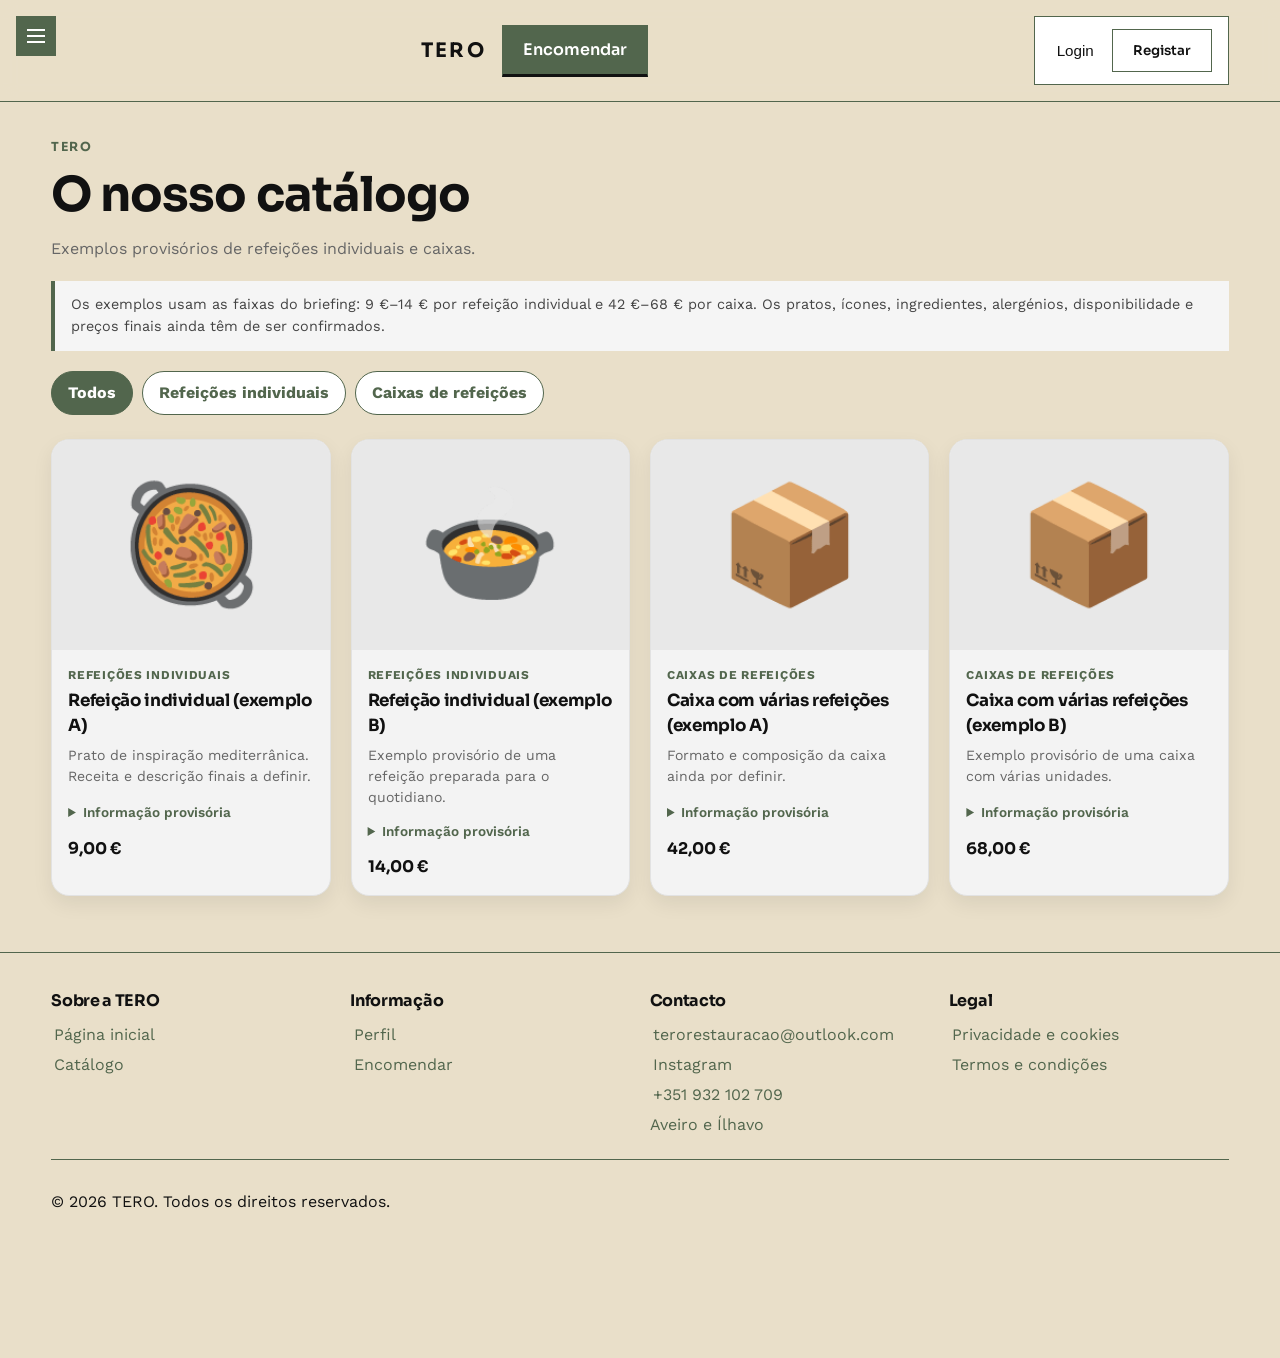
==== commit fd0882b1: "Sincroniza site com versao recente: tema verde, contacto Instagram, paginas termos/privacidade/confi" ====
--- a/catalogo.html
+++ b/catalogo.html
@@ -82,7 +82,8 @@
       <section>
         <h3>Contacto</h3>
         <ul>
-          <li><a href="mailto:contacto@tero.pt">contacto@tero.pt</a></li>
+          <li><a href="mailto:terorestauracao@outlook.com">terorestauracao@outlook.com</a></li>
+          <li><a href="https://www.instagram.com/tero.refeicoes" target="_blank" rel="noopener noreferrer">Instagram</a></li>
           <li><a href="tel:+351932102709">+351 932 102 709</a></li>
           <li>Aveiro e Ílhavo</li>
         </ul>
--- a/css/styles.css
+++ b/css/styles.css
@@ -1,10 +1,10 @@
 :root {
-  --bg: #ffffff;
-  --surface: #b00020;
-  --surface-strong: #780016;
+  --bg: #e9dfc9;
+  --surface: #52664d;
+  --surface-strong: #52664d;
   --text: #111111;
-  --text-soft: #780016;
-  --border: #780016;
+  --text-soft: #52664d;
+  --border: #52664d;
   --shadow: none;
   --radius: 0;
   --radius-sm: 0;
@@ -27,7 +27,7 @@
   min-width: 18px;
   height: 18px;
   margin: 0.1rem 0 0;
-  accent-color: #b00020;
+  accent-color: #52664d;
 }
 
 .newsletter-privacy {
@@ -41,7 +41,7 @@
 .provisional-note {
   margin: 0 0 1.25rem;
   padding: 0.85rem 1rem;
-  border-left: 4px solid #b00020;
+  border-left: 4px solid #52664d;
   background: #f5f5f5;
   color: #444;
   font-size: 0.9rem;
@@ -98,7 +98,7 @@
 
 .legal-notice {
   padding: 0.85rem 1rem;
-  border-left: 4px solid #b00020;
+  border-left: 4px solid #52664d;
   background: #f5f5f5;
 }
 
@@ -136,7 +136,7 @@
 }
 
 .dish-info summary {
-  color: #780016;
+  color: #52664d;
   font-weight: 600;
   cursor: pointer;
 }
@@ -169,7 +169,7 @@
   margin: 0;
   font-family: "Work Sans", "Segoe UI", sans-serif;
   color: var(--text);
-  background: #ffffff;
+  background: var(--bg);
   line-height: 1.5;
 }
 
@@ -219,7 +219,7 @@
   position: sticky;
   top: 0;
   z-index: 200;
-  background: rgba(255, 255, 255, 0.95);
+  background: rgba(233, 223, 201, 0.95);
   border-bottom: 1px solid var(--border);
   backdrop-filter: blur(8px);
 }
@@ -245,7 +245,7 @@
 }
 
 .footer-grid a:hover {
-  background: #b00020;
+  background: #52664d;
   color: #ffffff;
 }
 
@@ -268,9 +268,9 @@
   z-index: 300;
   width: 2.5rem;
   height: 2.5rem;
-  border: 1px solid #780016;
+  border: 1px solid #52664d;
   border-radius: 0;
-  background: #b00020;
+  background: #52664d;
   align-items: center;
   justify-content: center;
   flex-direction: column;
@@ -308,16 +308,16 @@
 }
 
 .btn-primary {
-  background: #b00020;
+  background: #52664d;
   color: #fff;
 }
 
 .btn-primary:hover {
-  background: #780016;
+  background: #52664d;
 }
 
 .btn-outline {
-  border-color: #780016;
+  border-color: #52664d;
   background: #fff;
   color: #111111;
 }
@@ -393,7 +393,7 @@
   text-align: center;
   color: #ffffff;
   background:
-    linear-gradient(145deg, #b00020, #780016),
+    linear-gradient(145deg, #52664d, #52664d),
     repeating-linear-gradient(
       45deg,
       rgba(255, 255, 255, 0.08),
@@ -504,15 +504,15 @@
 .auth-form input {
   flex: 1;
   min-width: 220px;
-  border: 1px solid #780016;
+  border: 1px solid #52664d;
   border-radius: 0;
   padding: 0.7rem 0.8rem;
   font: inherit;
 }
 
 .auth-form input:focus {
-  outline: 2px solid #b00020;
-  border-color: #780016;
+  outline: 2px solid #52664d;
+  border-color: #52664d;
 }
 
 .newsletter-consent {
@@ -562,6 +562,53 @@
   color: #fff;
 }
 
+.newsletter-consent {
+  margin: 1rem 0 0;
+  line-height: 1.5;
+}
+
+.newsletter-consent span {
+  flex: 1 1 auto;
+}
+
+.newsletter-actions {
+  display: flex;
+  justify-content: center;
+  margin-top: 1rem;
+}
+
+.newsletter-actions button:disabled {
+  cursor: not-allowed;
+  opacity: 0.65;
+}
+
+.newsletter-embed {
+  max-width: 540px;
+  margin: 1.25rem auto 0;
+  background: #fff;
+}
+
+.newsletter-embed iframe {
+  display: block;
+  width: 100%;
+  max-width: 540px;
+  height: 305px;
+  margin: 0 auto;
+  border: 0;
+}
+
+.newsletter-embed[hidden] {
+  display: none;
+}
+
+.newsletter-privacy {
+  line-height: 1.5;
+}
+
+.newsletter-privacy a {
+  color: #fff;
+}
+
 .form-feedback {
   margin-top: 0.75rem;
   min-height: 1.25rem;
@@ -570,7 +617,7 @@
 
 .site-footer {
   margin-top: 2rem;
-  background: #ffffff;
+  background: var(--bg);
   border-top: 1px solid var(--border);
 }
 
@@ -626,7 +673,7 @@
   width: 2rem;
   height: 2rem;
   border-radius: 0;
-  border: 1px solid #780016;
+  border: 1px solid #52664d;
   background: #fff;
   display: grid;
   place-items: center;
@@ -724,7 +771,7 @@
   width: 2.2rem;
   height: 2.2rem;
   border-radius: 0;
-  border: 1px solid #780016;
+  border: 1px solid #52664d;
   background: #fff;
   display: grid;
   place-items: center;
@@ -926,7 +973,7 @@
 }
 
 .mobile-menu a.active {
-  background: #b00020;
+  background: #52664d;
   color: #fff;
 }
 
@@ -945,7 +992,7 @@
 
 .catalogue-kicker {
   margin: 0;
-  color: #b00020;
+  color: #52664d;
   font-family: "Sora", "Segoe UI", sans-serif;
   font-weight: 700;
   text-transform: uppercase;
@@ -1005,23 +1052,23 @@
 }
 
 .order-progress li.active {
-  color: #b00020;
+  color: #52664d;
 }
 
 .order-progress li.active span {
   color: #fff;
-  background: #b00020;
-  border-color: #b00020;
+  background: #52664d;
+  border-color: #52664d;
 }
 
 .order-progress li.completed span {
   color: #fff;
-  background: #780016;
-  border-color: #780016;
+  background: #52664d;
+  border-color: #52664d;
 }
 
 .order-progress li.completed {
-  color: #780016;
+  color: #52664d;
 }
 
 .order-progress li.disabled-step {
@@ -1116,7 +1163,7 @@
 .quantity-controls button {
   height: 44px;
   border: 0;
-  background: #b00020;
+  background: #52664d;
   color: #fff;
   font-size: 1.25rem;
   cursor: pointer;
@@ -1166,7 +1213,7 @@
   height: 1.7rem;
   display: grid;
   place-items: center;
-  background: #b00020;
+  background: #52664d;
   color: #fff;
   font-size: 0.75rem;
 }
@@ -1438,7 +1485,7 @@
   border-radius: 50%;
   display: grid;
   place-items: center;
-  background: #b00020;
+  background: #52664d;
   color: #fff;
   font-family: "Sora", "Segoe UI", sans-serif;
   font-size: 1.5rem;
@@ -1458,7 +1505,7 @@
 .account-status {
   display: inline-block;
   margin-top: 0.55rem;
-  color: #b00020;
+  color: #52664d;
   font-size: 0.78rem;
   font-weight: 700;
   text-transform: uppercase;
@@ -1495,7 +1542,7 @@
 .text-action {
   border: 0;
   background: transparent;
-  color: #b00020;
+  color: #52664d;
   font: inherit;
   font-weight: 700;
   cursor: pointer;
@@ -1553,8 +1600,8 @@
 }
 
 .profile-form input:focus {
-  outline: 2px solid #b00020;
-  border-color: #780016;
+  outline: 2px solid #52664d;
+  border-color: #52664d;
 }
 
 .field-error {
@@ -1625,8 +1672,8 @@
 }
 
 .account-action-list .danger-action {
-  border-color: #b00020;
-  color: #b00020;
+  border-color: #52664d;
+  color: #52664d;
 }
 
 .profile-footer {
@@ -1780,8 +1827,8 @@
 .form-grid input:focus,
 .form-grid select:focus,
 .form-grid textarea:focus {
-  outline: 2px solid #b00020;
-  border-color: #780016;
+  outline: 2px solid #52664d;
+  border-color: #52664d;
 }
 
 .save-address {
@@ -1796,7 +1843,7 @@
 .save-address input {
   width: 18px;
   height: 18px;
-  accent-color: #b00020;
+  accent-color: #52664d;
 }
 
 .form-error {
@@ -1822,7 +1869,7 @@
   display: grid;
   grid-template-columns: 1fr 1fr;
   place-items: center;
-  color: #780016;
+  color: #52664d;
   font-family: "Sora", "Segoe UI", sans-serif;
   font-weight: 700;
 }
@@ -1972,7 +2019,7 @@
 
 .payment-final-total strong {
   font-family: "Sora", "Segoe UI", sans-serif;
-  color: #b00020;
+  color: #52664d;
 }
 
 .payment-method-card {
@@ -2006,12 +2053,12 @@
 .payment-option input {
   width: 18px;
   height: 18px;
-  accent-color: #b00020;
+  accent-color: #52664d;
 }
 
 .payment-option.selected {
-  border: 2px solid #b00020;
-  background: #fff8f9;
+  border: 2px solid #52664d;
+  background: #e9dfc9;
   padding: 0.84rem;
 }
 
@@ -2038,7 +2085,7 @@
 }
 
 .mbway-placeholder {
-  color: #b00020;
+  color: #52664d;
 }
 
 .mbway-fields {
@@ -2074,7 +2121,7 @@
 .terms-checkbox input {
   width: 18px;
   height: 18px;
-  accent-color: #b00020;
+  accent-color: #52664d;
   margin-top: 0.1rem;
 }
 
@@ -2093,7 +2140,7 @@
 }
 
 .payment-card-heading a {
-  color: #b00020;
+  color: #52664d;
   font-size: 0.82rem;
   font-weight: 700;
   white-space: nowrap;
@@ -2253,10 +2300,10 @@
 .category-button {
   flex: 0 0 auto;
   min-height: 42px;
-  border: 1px solid #b00020;
+  border: 1px solid #52664d;
   border-radius: 999px;
   background: #fff;
-  color: #b00020;
+  color: #52664d;
   padding: 0.55rem 1rem;
   font: inherit;
   font-weight: 700;
@@ -2264,7 +2311,7 @@
 }
 
 .category-button.active {
-  background: #b00020;
+  background: #52664d;
   color: #fff;
 }
 
@@ -2311,7 +2358,7 @@
 
 .dish-category {
   margin: 0 0 0.25rem;
-  color: #b00020;
+  color: #52664d;
   font-size: 0.75rem;
   font-weight: 700;
   text-transform: uppercase;
